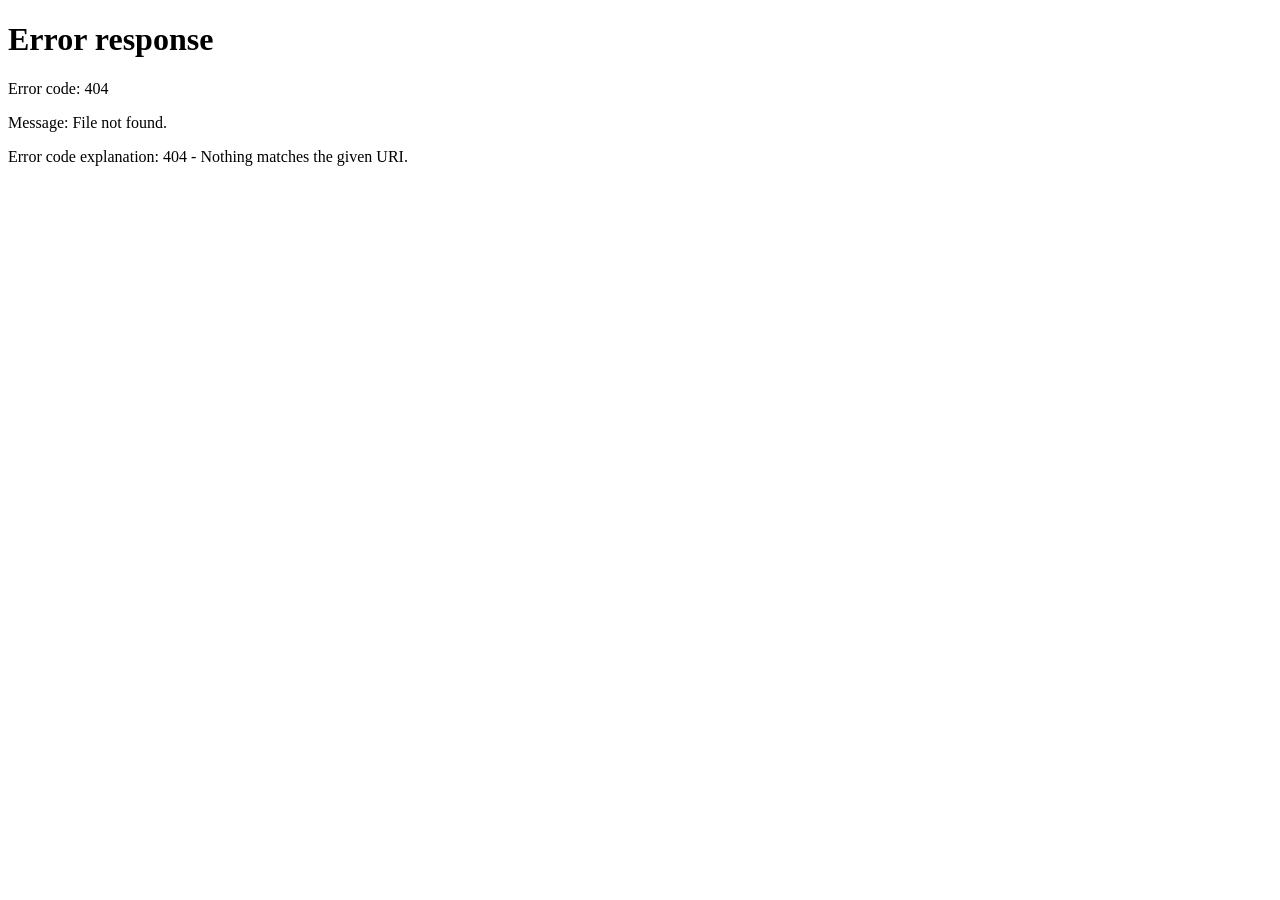
==== index.html @ 66912340 "Rename Game_board.html to index.html" ====
<!DOCTYPE html>
 <html lang="en">
 <head>
    <meta charset="UTF-8">
    <meta name="viewport" content="width=device-width, initial-scale=1.0">
    <title>2048 Game</title>
    <link rel="stylesheet" href="Game_board.css">
    <script defer src="Game_board.js"></script>
    
 </head>
 
 <body> 

    <div class="game-container">
        <div class="header">
            <div class="scores-wrapper">
                <div class="score-box">
                    <div class="label">ניקוד</div>
                    <div id="current-score">0</div>
                </div>
                <div class="score-box">
                    <div class="label">שיא</div>
                    <div id="best-score">0</div>
                </div>
            </div>
            <div class="score-box">
        <div class="label">זמן משחק</div>
        <div id="game-timer">00:00</div>
    </div>
        </div>
        
        <div class="game-container">
        <h1>2048</h1>
        <div class="board">
    <div id="0"   class="cell" data-value="0"></div>
    <div id="1" class="cell" data-value="0"></div>
    <div id="2" class="cell" data-value="0"></div>
    <div id="3" class="cell" data-value="0"></div>

    <div id="4" class="cell" data-value="0"></div>
    <div id="5" class="cell" data-value="0"></div>
    <div id="6" class="cell" data-value="0"></div>
    <div id="7" class="cell" data-value="0"></div>

    <div id="8" class="cell" data-value="0"></div>
    <div id="9" class="cell" data-value="0"></div>
    <div id="10" class="cell" data-value="0"></div>
    <div id="11" class="cell" data-value="0"></div>
    
    <div id="12" class="cell" data-value="0"></div>
    <div id="13" class="cell" data-value="0"></div>
    <div id="14" class="cell" data-value="0"></div>
    <div id="15" class="cell" data-value="0"></div>
</div>
    </div>

   <button class="restart-btn" onclick="location.reload()">משחק חדש</button>
        <a href="/menu.html" class="btn btn-back">חזור לתפריט</a>
<div id="modal-overlay" class="overlay">
    <div class="modal-card">
        <span class="close-btn" onclick="closeModal()">&times;</span>
        <h2>כל הכבוד! 🏆</h2>
        <div class="stats-container">
            <p>ניקוד סופי: <strong id="final-score">0</strong></p>
            <p>זמן משחק: <strong id="play-time">0</strong> שניות</p>
        </div>
        <button class="retry-btn" onclick="location.reload()">שחק שוב</button>
    </div>
</div>


<div id="win-modal" class="win-overlay">
    <div class="win-card">
        <div class="confetti-icon">🎊</div>
        <h2 class="win-title">ניצחון מוחץ!</h2>
        <hr class="divider">
        <div class="stats-grid">
            <div class="stat-item">
                <span class="stat-label">ניקוד</span>
                <span id="win-score" class="stat-value">0</span>
            </div>
            <div class="stat-item">
                <span class="stat-label">זמן</span>
                <span id="win-time" class="stat-value">0</span>
            </div>
        </div>
        <button class="win-btn" onclick="location.reload()">שיחקת אותה! שוב?</button>
        <span class="close-x" onclick="document.getElementById('win-modal').style.display='none'">&times;</span>
    </div>
</div>
 </body>
 </html>
---- Game_board.css ----
/* בסיס */
body {
    display: flex;
    justify-content: center;
    align-items: center;
    min-height: 100vh;
    background: #faf8ef;
    font-family: 'Arial', sans-serif;
    margin: 0;
}

.game-container {
    text-align: center;
}

h1 {
    font-size: 48px;
    color: #776e65;
    margin-bottom: 20px;
}

/* הלוח */
.board {
    display: grid;
    grid-template-columns: repeat(4, 100px);
    grid-template-rows: repeat(4, 100px);
    gap: 15px;
    background: #bbada0;
    padding: 15px;
    border-radius: 10px;
}

/* כל תא */
.cell {
    width: 100px;
    height: 100px;
    border-radius: 5px;
    background: #cdc1b4;
    display: flex;
    justify-content: center;
    align-items: center;
    font-size: 45px;
    font-weight: bold;
    color: #776e65;
    transition: background 0.3s, color 0.3s;
}




/* --- עיצוב אזור הניקוד בלבד --- */

/* עטיפה לכותרת ולניקוד כדי שיעמדו בשורה אחת */
.header {
    display: flex;
    justify-content: space-between;
    align-items: center;
    width: 100%;
    max-width: 445px; /* תואם לרוחב הלוח שלך */
    margin: 0 auto 20px auto;
}

/* מיכל התיבות של הניקוד */
.scores-wrapper {
    display: flex;
    gap: 8px;
}

/* עיצוב התיבה עצמה (הריבוע החום) */
.score-box {
    background: #bbada0;
    padding: 5px 20px;
    border-radius: 6px;
    min-width: 70px;
    text-align: center;
    color: white;
}

/* הכיתוב הקטן: "ניקוד" או "שיא" */
.score-box .label {
    font-size: 13px;
    text-transform: uppercase;
    color: #eee4da;
    font-weight: bold;
    display: block;
    margin-bottom: -2px;
}

/* המספר עצמו שמתעדכן מה-JS */
.score-box #current-score, 
.score-box #best-score {
    font-size: 25px;
    font-weight: bold;
    display: block;
}

/* התאמה של ה-H1 כדי שלא יתפוס את כל השורה */
h1 {
    margin: 0;
    font-size: 55px;
    color: #776e65;
}



/* --- עיצוב כפתור משחק חדש בלבד --- */

.restart-btn {
    background: #8f7a66;    /* הצבע החום הקלאסי של כפתורי 2048 */
    color: #f9f6f2;         /* צבע טקסט בהיר מאוד */
    border: none;           /* הסרת המסגרת ברירת המחדל */
    border-radius: 5px;     /* פינות מעוגלות כמו התאים */
    padding: 10px 20px;     /* מרווח פנימי לטקסט */
    font-size: 18px;        /* גודל טקסט קריא */
    font-weight: bold;      /* טקסט בולט */
    cursor: pointer;        /* סימן של יד במעבר עכבר */
    margin-top: 20px;       /* מרווח מהלוח */
    font-family: inherit;   /* שימוש באותו פונט של הדף */
    transition: background-color 0.2s ease; /* אנימציה עדינה בלחיצה */
}

.restart-btn:hover {
    background: #7f6a56;    /* צבע מעט כהה יותר כשעוברים עם העכבר */
}

.restart-btn:active {
    transform: scale(0.95); /* אפקט קטן של "לחיצה" כשלוחצים פיזית */
}

/* // --- עיצוב כפתור חזרה לתפריט בלבד --- */
.btn-back {
    display: inline-block;
    padding: 12px 24px;
    font-size: 18px;
    font-weight: bold;
    text-align: center;
    text-decoration: none;
    color: #4a4a4a; /* צבע טקסט אפור כהה מעודן */
    background-color: hsl(180, 55%, 80%); /* טורקיז תואם לאריח 2 */
    border: none;
    border-radius: 8px; /* פינות מעוגלות */
    box-shadow: 0 4px 6px rgba(0, 0, 0, 0.1); /* צל עדין שנותן עומק */
    transition: all 0.3s ease; /* אנימציה חלקה לשינויים */
    cursor: pointer;
    margin-top: 20px;
}

/* אפקט כשמעבירים את העכבר על הכפתור */
.btn-back:hover {
    background-color: hsl(180, 60%, 70%); /* צבע מעט כהה יותר */
    transform: translateY(-2px); /* הכפתור "קופץ" מעט למעלה */
    box-shadow: 0 6px 12px rgba(0, 0, 0, 0.15); /* הצל גדל */
}

/* אפקט בזמן הלחיצה עצמה */
.btn-back:active {
    transform: translateY(0);
    box-shadow: 0 2px 4px rgba(0, 0, 0, 0.1);
}


.score-box {
    background-color: #bbada0; /* או כל צבע שמתאים לשאר התיבות שלך */
    padding: 10px 20px;
    border-radius: 6px;
    min-width: 80px;
    text-align: center;
    color: white;
}

#game-timer {
    font-size: 20px;
    font-weight: bold;
    color: #ffffff;
}

.label {
    font-size: 13px;
    text-transform: uppercase;
    color: #eee4da;
}


/* --- רספונסיביות למובייל --- */

@media (max-width: 500px) {
    h1 {
        font-size: 38px; /* הקטנת הכותרת */
    }

    .header {
        max-width: 320px; /* צמצום רוחב הכותרת והניקוד */
    }

    /* הקטנת הלוח */
    .board {
        grid-template-columns: repeat(4, 70px); /* תאים קטנים יותר */
        grid-template-rows: repeat(4, 70px);
        gap: 10px;
        padding: 10px;
    }

    /* הקטנת התאים והטקסט בתוכם */
    .cell {
        width: 70px;
        height: 70px;
        font-size: 28px;
    }

    .score-box {
        min-width: 60px;
        padding: 5px 10px;
    }

    .score-box #current-score, 
    .score-box #best-score {
        font-size: 18px;
    }
}



/* שכבת הרקע שמכסה את כל המסך */
.overlay {
    display: none; /* מוסתר כברירת מחדל */
    position: fixed;
    top: 0;
    left: 0;
    width: 100%;
    height: 100%;
    background-color: rgba(0, 0, 0, 0.7); /* שקיפות כהה */
    z-index: 1000;
    justify-content: center;
    align-items: center;
}

/* כרטיס התוצאות */
.modal-card {
    background: white;
    padding: 30px;
    border-radius: 15px;
    position: relative;
    width: 300px;
    text-align: center;
    box-shadow: 0 10px 30px rgba(0,0,0,0.5);
    animation: fadeIn 0.3s ease-out; /* אנימציה עדינה בכניסה */
}

/* כפתור ה-X לסגירה */
.close-btn {
    position: absolute;
    top: 10px;
    right: 15px;
    font-size: 24px;
    cursor: pointer;
    color: #888;
}

.close-btn:hover { color: #000; }

/* עיצוב כפתור "שחק שוב" */
.retry-btn {
    background-color: #4CAF50;
    color: white;
    border: none;
    padding: 10px 20px;
    border-radius: 5px;
    cursor: pointer;
    font-size: 16px;
    margin-top: 20px;
}

@keyframes fadeIn {
    from { transform: scale(0.8); opacity: 0; }
    to { transform: scale(1); opacity: 1; }
}



.win-overlay {
    display: none;
    position: fixed;
    top: 0; left: 0; width: 100%; height: 100%;
    background: rgba(0, 0, 0, 0.85);
    backdrop-filter: blur(5px); /* טשטוש עדין לרקע */
    z-index: 2000;
    justify-content: center;
    align-items: center;
}

.win-card {
    background: linear-gradient(145deg, #ffffff, #f0f0f0);
    padding: 40px;
    border-radius: 30px;
    text-align: center;
    box-shadow: 0 20px 50px rgba(0,0,0,0.3), 0 0 20px rgba(255, 215, 0, 0.2);
    border: 3px solid #ffd700; /* מסגרת זהב */
    position: relative;
    max-width: 350px;
    /* אנימציית כניסה: קפיצה וסיבוב עדין */
    animation: winPop 0.6s cubic-bezier(0.175, 0.885, 0.32, 1.275);
}

@keyframes winPop {
    0% { transform: scale(0.5) rotate(-5deg); opacity: 0; }
    100% { transform: scale(1) rotate(0deg); opacity: 1; }
}

.win-title {
    color: #d4af37;
    font-size: 2rem;
    margin: 10px 0;
    text-shadow: 1px 1px 2px rgba(0,0,0,0.1);
}

.confetti-icon {
    font-size: 50px;
    margin-bottom: -10px;
    animation: bounce 2s infinite;
}

@keyframes bounce {
    0%, 100% { transform: translateY(0); }
    50% { transform: translateY(-10px); }
}

.stats-grid {
    display: flex;
    justify-content: space-around;
    margin: 20px 0;
}

.stat-value {
    display: block;
    font-size: 1.5rem;
    font-weight: bold;
    color: #333;
}

.win-btn {
    background: #ffd700;
    background: linear-gradient(to bottom, #ffd700, #ffb900);
    border: none;
    padding: 15px 30px;
    border-radius: 50px;
    font-weight: bold;
    cursor: pointer;
    box-shadow: 0 4px 15px rgba(255, 185, 0, 0.4);
    transition: transform 0.2s;
}

.win-btn:hover { transform: scale(1.05); }

.close-x {
    position: absolute;
    top: 15px; right: 20px;
    font-size: 25px;
    cursor: pointer;
    color: #aaa;
}
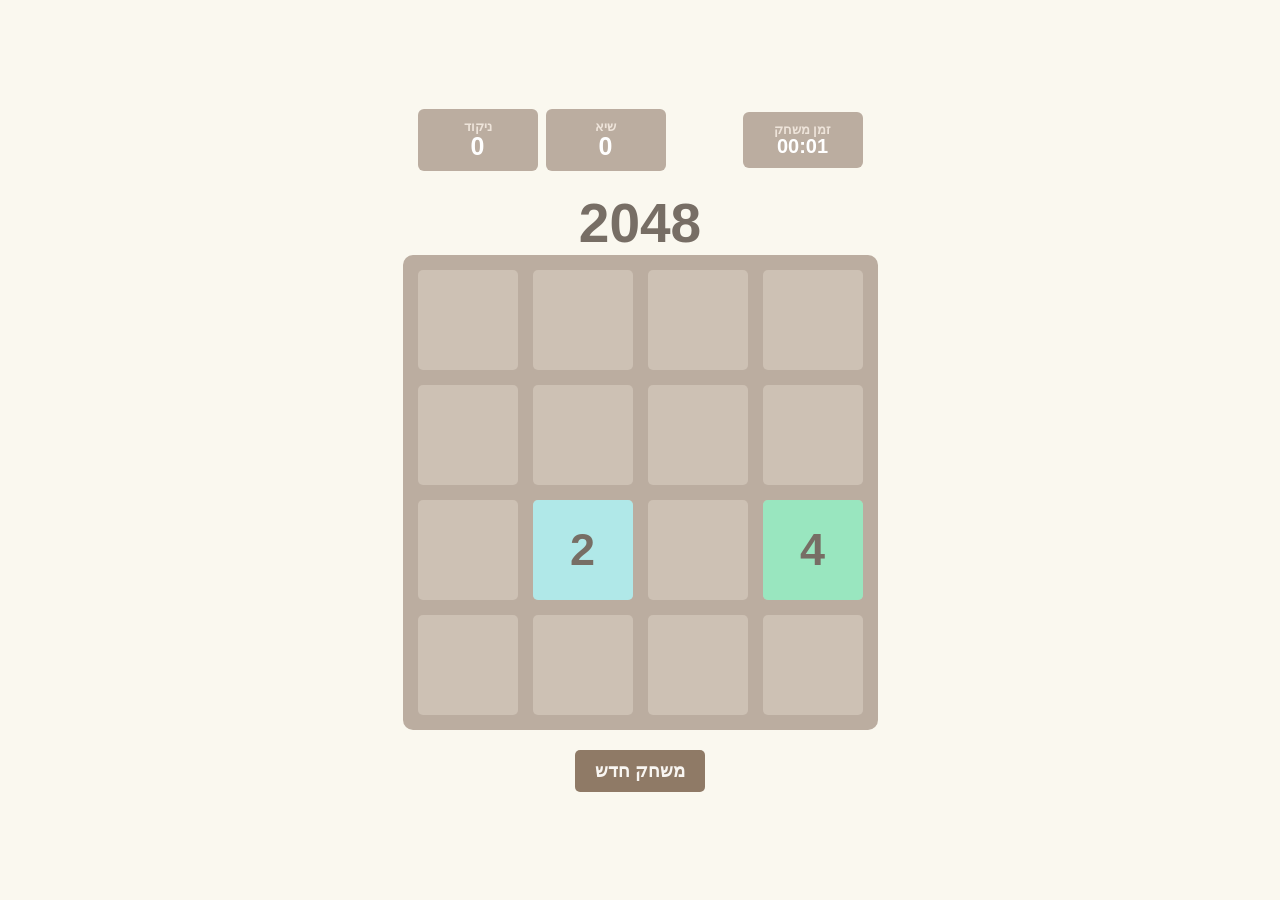
==== commit 65467df6: "Refactor index.html structure and remove comments" ====
--- a/index.html
+++ b/index.html
@@ -55,7 +55,7 @@
     </div>
 
    <button class="restart-btn" onclick="location.reload()">משחק חדש</button>
-        <a href="/menu.html" class="btn btn-back">חזור לתפריט</a>
+        <!-- <a href="/menu.html" class="btn btn-back">חזור לתפריט</a> -->
 <div id="modal-overlay" class="overlay">
     <div class="modal-card">
         <span class="close-btn" onclick="closeModal()">&times;</span>
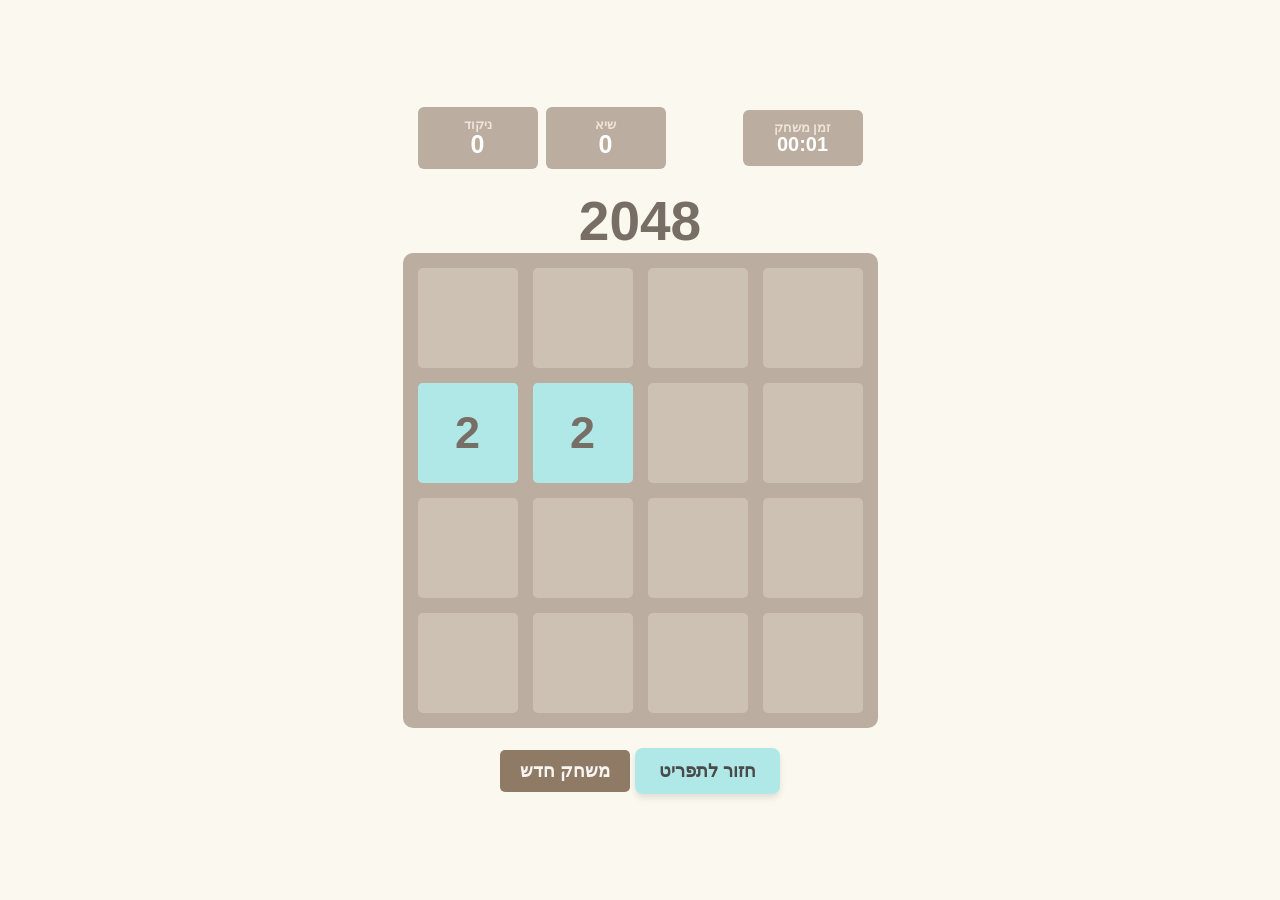
==== commit 6fb41915: "Fix HTML structure and update game elements" ====
--- a/index.html
+++ b/index.html
@@ -55,7 +55,7 @@
     </div>
 
    <button class="restart-btn" onclick="location.reload()">משחק חדש</button>
-        <!-- <a href="/menu.html" class="btn btn-back">חזור לתפריט</a> -->
+        <a href="/menu.html" class="btn btn-back">חזור לתפריט</a>
 <div id="modal-overlay" class="overlay">
     <div class="modal-card">
         <span class="close-btn" onclick="closeModal()">&times;</span>
